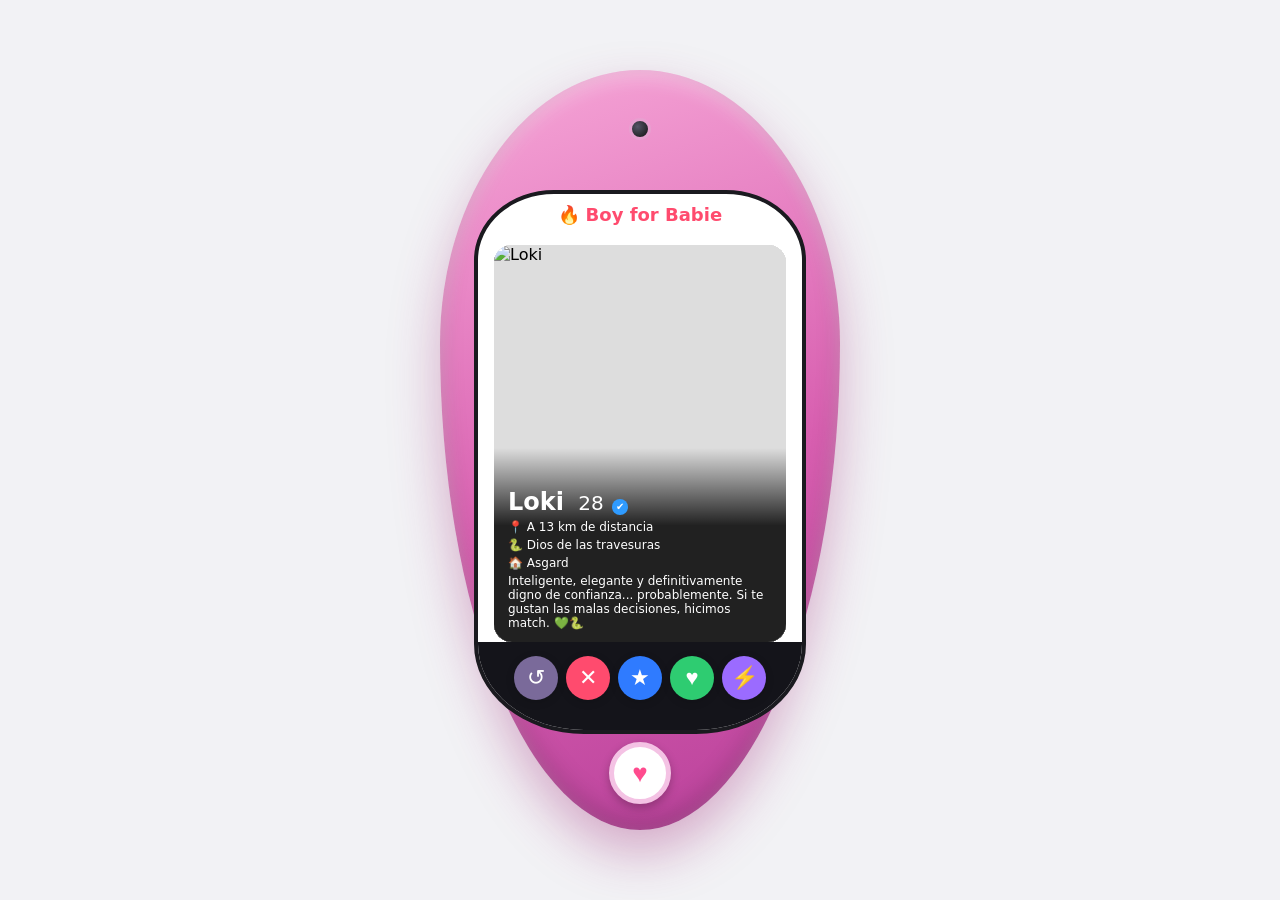
==== index.html @ be804c86 "Base del tinder" ====
<!DOCTYPE html>
<html lang="es">
<head>
  <meta charset="UTF-8" />
  <meta name="viewport" content="width=device-width, initial-scale=1" />
  <title>Tinder Swipe</title>
  <link rel="stylesheet" href="style.css" />
  <script src="script.js" defer></script>
</head>

<body>
  <div class="device">
    <span class="camera"></span>

    <main>
      <header class="top">🔥 <b>Boy for Babie</b></header>

      <div class="cards">
        <article>
          <img src="./photos/1.webp" alt="Usuario" />
          <div class="info">
            <h2>María <span>22</span> <i class="verified">✔</i></h2>
            <p>📍 A 3 km de distancia</p>
            <p>🎓 Estudiante de Ingeniería Ambiental</p>
            <p>🏠 Bucaramanga</p>
            <p class="bio">Amante de la naturaleza, los animales y las buenas conversaciones 💗</p>
          </div>
          <div class="choice nope">NOPE</div>
          <div class="choice like">LIKE</div>
        </article>
        <!-- repite el <article> para los demás perfiles -->
            <article>
          <img src="./photos/1.webp" alt="Usuario" />
          <div class="info">
            <h2>Batman <span>35</span> <i class="verified">✔</i></h2>
            <p>📍 A 0,5 km de distancia</p>
            <p>DEFENSOR DE LA NOCHE</p>
            <p>🏠 Bucaramanga</p>
            <p class="bio">Amante deL Vino y la carne 💗</p>
          </div>
          <div class="choice nope">NOPE</div>
          <div class="choice like">LIKE</div>
        </article>

        <!-- MAX STEEL -->
        <article>
        <img src="./photos/max-steel.webp" alt="Max Steel" />
        <div class="info">
            <h2>Max Steel <span>23</span> <i class="verified">✔</i></h2>
            <p>📍 A 5 km de distancia</p>
            <p>⚡ Héroe y agente secreto</p>
            <p>🏠 Copper Canyon</p>
            <p class="bio">
            Mitad humano, mitad energía TURBO. Salvar el mundo ocupa bastante
            tiempo, pero siempre puedo hacer espacio para una cita 💙⚡
            </p>
        </div>
        <div class="choice nope">NOPE</div>
        <div class="choice like">LIKE</div>
        </article>

                <!-- BATMAN -->
        <article>
        <img src="./photos/batman.webp" alt="Batman" />
        <div class="info">
            <h2>Bruce <span>30</span> <i class="verified">✔</i></h2>
            <p>📍 A 12 km de distancia</p>
            <p>🦇 Empresario de día, vigilante de noche</p>
            <p>🏠 Gotham City</p>
            <p class="bio">
            Multimillonario, amante de los autos negros y las noches largas.
            Si desaparezco a mitad de la cita, probablemente Gotham me necesita. 🖤
            </p>
        </div>
        <div class="choice nope">NOPE</div>
        <div class="choice like">LIKE</div>
        </article>


        <!-- SPIDER-MAN -->
        <article>
        <img src="./photos/spiderman.webp" alt="Spider-Man" />
        <div class="info">
            <h2>Peter <span>21</span> <i class="verified">✔</i></h2>
            <p>📍 A 8 km de distancia</p>
            <p>📸 Fotógrafo y héroe a tiempo parcial</p>
            <p>🏠 Nueva York</p>
            <p class="bio">
            Me gustan la ciencia, la fotografía y balancearme por la ciudad.
            Prometo llegar a nuestra cita... eventualmente. 🕷️❤️
            </p>
        </div>
        <div class="choice nope">NOPE</div>
        <div class="choice like">LIKE</div>
        </article>


        <!-- NIGHTWING -->
        <article>
        <img src="./photos/nightwing.webp" alt="Nightwing" />
        <div class="info">
            <h2>Dick <span>25</span> <i class="verified">✔</i></h2>
            <p>📍 A 9 km de distancia</p>
            <p>💙 Acróbata y vigilante</p>
            <p>🏠 Blüdhaven</p>
            <p class="bio">
            Exacróbata de circo, héroe por las noches y profesional haciendo
            entradas dramáticas desde los tejados. Busco alguien que siga mi ritmo. 💙
            </p>
        </div>
        <div class="choice nope">NOPE</div>
        <div class="choice like">LIKE</div>
        </article>


        <!-- SUPERMAN -->
        <article>
        <img src="./photos/superman.webp" alt="Superman" />
        <div class="info">
            <h2>Clark <span>28</span> <i class="verified">✔</i></h2>
            <p>📍 A 15 km de distancia</p>
            <p>📰 Periodista</p>
            <p>🏠 Metrópolis</p>
            <p class="bio">
            Chico de campo viviendo en la gran ciudad. Periodista, amante de la
            justicia y los vuelos al atardecer. Sí, literalmente puedo volar. ❤️💙
            </p>
        </div>
        <div class="choice nope">NOPE</div>
        <div class="choice like">LIKE</div>
        </article>


        <!-- JACK FROST -->
        <article>
        <img src="./photos/jack-frost.webp" alt="Jack Frost" />
        <div class="info">
            <h2>Jack <span>20</span> <i class="verified">✔</i></h2>
            <p>📍 A 2 km de distancia</p>
            <p>❄️ Guardián de la diversión</p>
            <p>🏠 Donde haya nieve</p>
            <p class="bio">
            Especialista en días de nieve, aventuras improvisadas y romper las
            reglas. Abrígate si quieres salir conmigo. ❄️😉
            </p>
        </div>
        <div class="choice nope">NOPE</div>
        <div class="choice like">LIKE</div>
        </article>


        <!-- BEN 10 -->
        <article>
        <img src="./photos/ben10.webp" alt="Ben 10" />
        <div class="info">
            <h2>Ben <span>22</span> <i class="verified">✔</i></h2>
            <p>📍 A 6 km de distancia</p>
            <p>⌚ Héroe intergaláctico</p>
            <p>🏠 Bellwood</p>
            <p class="bio">
            Tengo un reloj bastante especial y demasiadas historias que contar.
            Una cita conmigo puede terminar en helado... o salvando la galaxia. 💚👽
            </p>
        </div>
        <div class="choice nope">NOPE</div>
        <div class="choice like">LIKE</div>
        </article>


        <!-- FLYNN RIDER -->
        <article>
        <img src="./photos/flynn-rider.webp" alt="Flynn Rider" />
        <div class="info">
            <h2>Flynn <span>26</span> <i class="verified">✔</i></h2>
            <p>📍 A 4 km de distancia</p>
            <p>👑 Aventurero profesional</p>
            <p>🏠 Corona</p>
            <p class="bio">
            Aventurero, encantador y modestamente guapísimo. Busco alguien que
            disfrute viajar, correr riesgos y verme hacer mi famosa mirada. 😏✨
            </p>
        </div>
        <div class="choice nope">NOPE</div>
        <div class="choice like">LIKE</div>
        </article>


        <!-- ZUKO -->
        <article>
        <img src="./photos/zuko.webp" alt="Zuko" />
        <div class="info">
            <h2>Zuko <span>23</span> <i class="verified">✔</i></h2>
            <p>📍 A 10 km de distancia</p>
            <p>🔥 Maestro fuego</p>
            <p>🏠 Nación del Fuego</p>
            <p class="bio">
            Antes buscaba mi honor. Ahora busco alguien con quien tomar té.
            Advertencia: mi familia es un poco complicada. 🔥🍵
            </p>
        </div>
        <div class="choice nope">NOPE</div>
        <div class="choice like">LIKE</div>
        </article>


        <!-- HOWL -->
        <article>
        <img src="./photos/howl.webp" alt="Howl" />
        <div class="info">
            <h2>Howl <span>27</span> <i class="verified">✔</i></h2>
            <p>📍 A 7 km de distancia</p>
            <p>✨ Mago</p>
            <p>🏠 Castillo Ambulante</p>
            <p class="bio">
            Mago, viajero y experto en entradas dramáticas. Mi castillo camina,
            mi cabello siempre está perfecto y sí, soy así de encantador. ✨🖤
            </p>
        </div>
        <div class="choice nope">NOPE</div>
        <div class="choice like">LIKE</div>
        </article>


        <!-- THOR -->
        <article>
        <img src="./photos/thor.webp" alt="Thor" />
        <div class="info">
            <h2>Thor <span>29</span> <i class="verified">✔</i></h2>
            <p>📍 A 20 km de distancia</p>
            <p>⚡ Dios del Trueno</p>
            <p>🏠 Asgard</p>
            <p class="bio">
            Príncipe, guerrero y orgulloso dueño de un martillo mágico.
            Primera cita: cena. Segunda cita: conocer Asgard. ⚡🔨
            </p>
        </div>
        <div class="choice nope">NOPE</div>
        <div class="choice like">LIKE</div>
        </article>


        <!-- LOKI -->
        <article>
        <img src="./photos/loki.webp" alt="Loki" />
        <div class="info">
            <h2>Loki <span>28</span> <i class="verified">✔</i></h2>
            <p>📍 A 13 km de distancia</p>
            <p>🐍 Dios de las travesuras</p>
            <p>🏠 Asgard</p>
            <p class="bio">
            Inteligente, elegante y definitivamente digno de confianza...
            probablemente. Si te gustan las malas decisiones, hicimos match. 💚🐍
            </p>
        </div>
        <div class="choice nope">NOPE</div>
        <div class="choice like">LIKE</div>
        </article>


      </div>

      

      <footer>
        <button class="undo">↺</button>
        <button class="remove">✕</button>
        <button class="star">★</button>
        <button class="fav">♥</button>
        <button class="zap">⚡</button>
      </footer>
    </main>

    <button class="home">♥</button>
  </div>
</body>

</html>
---- style.css ----
* { box-sizing: border-box; margin: 0; padding: 0; }

body {
  min-height: 100vh;
  display: grid;
  place-items: center;
  background: #f2f2f5;
  font-family: system-ui, sans-serif;
}

/* El "celular" */
/* Carcasa con forma de huevo */
.device {
  position: relative;
  width: 400px;
  height: 760px;
  /* más espacio arriba y a los lados para que la pantalla quepa en la parte angosta */
  padding:120px 34px 96px;
  background: linear-gradient(160deg, #f7a8d8, #d85fb0 55%, #b8409a);
  border-radius: 50% 50% 50% 50% / 36% 36% 64% 64%;
  box-shadow:
    inset 0 -10px 24px rgba(0,0,0,.18),
    inset 0 8px 18px rgba(255,255,255,.35),
    0 24px 50px rgba(160,40,120,.35);
}

/* Cámara */
.camera {
  position: absolute;
  top: 22px; left: 50%;
  width: 22px; height: 22px;
  transform: translateX(-50%);
  border-radius: 50%;
  background: radial-gradient(circle at 35% 35%, #556, #111);
  border: 3px solid #e8a0d0;
}

/* La pantalla (antes era el "celular") */
main {
  position: relative;
  width: 100%;
  height: 100%;
  background: #fff;
  /* arriba muy redondeada (sigue la curva del huevo), abajo casi recta */
  border-radius: 80px 80px 110px 110px / 70px 70px 90px 90px;
  overflow: hidden;
  display: flex;
  flex-direction: column;
  border: 4px solid #1a1a1f;
}

.camera { top: 48px; }       /* la cámara baja un poco para quedar dentro del rosado */
.top    { padding-top: 16px; } /* el logo no queda pegado a la curva */
/* Header con logo */
.top {
  text-align: center;
  padding: 10px 0 4px;
  color: #ff4b6e;
  font-size: 18px;
}

/* Datos extra de la tarjeta */
article .info {
  position: absolute;
  left: 0; right: 0; bottom: 0;
  padding: 40px 14px 12px;
  color: #fff;
  background: linear-gradient(transparent, rgba(0,0,0,.85) 40%);
}
article .info h2 { position: static; padding: 0; background: none; font-size: 24px; }
article .info p { font-size: 12px; margin-top: 4px; }
.verified {
  display: inline-grid; place-items: center;
  width: 16px; height: 16px;
  border-radius: 50%;
  background: #2f9bff;
  font-size: 10px; font-style: normal;
}

/* Botones de colores como en la foto */
footer { background: #14141a; }
footer button { color: #fff; font-size: 20px; width: 46px; height: 46px; }
.undo   { background: #7a6a9a !important; }
.remove { background: #ff4b6e !important; }
.star   { background: #2f7bff !important; }
.fav    { background: #2ecc71 !important; }
.zap    { background: #9b6bff !important; }

/* Botón del corazón de la carcasa */
.home {
  position: absolute;
  bottom: 26px; left: 50%;
  width: 62px; height: 62px;
  transform: translateX(-50%);
  border-radius: 50%;
  border: 5px solid #f4c2e4;
  background: #fff;
  color: #ff4b8e;
  font-size: 26px;
  cursor: pointer;
  box-shadow: 0 4px 10px rgba(0,0,0,.25);
}

/* Contenedor de tarjetas */
.cards {
  position: relative;
  flex: 1;
  margin: 16px 16px 0;
}

/* Tarjetas apiladas una sobre otra */
article {
    background: #ddd;
  position: absolute;
  inset: 0;
  border-radius: 18px;
  overflow: hidden;
  cursor: grab;
  user-select: none;
  touch-action: none;
  transition: transform .3s ease;
}


article img {
  width: 100%;
  height: 100%;
  object-fit: cover;
  pointer-events: none;
}

article h2 {
  position: absolute;
  left: 0; right: 0; bottom: 0;
  padding: 48px 16px 16px;
  color: #fff;
  font-size: 26px;
  background: linear-gradient(transparent, rgba(0,0,0,.7));
}

article h2 span { font-size: 20px; font-weight: 400; margin-left: 6px; }

/* Indicadores LIKE / NOPE (invisibles al inicio) */
.choice {
  position: absolute;
  top: 24px;
  padding: 4px 12px;
  border: 4px solid;
  border-radius: 8px;
  font-size: 28px;
  font-weight: 800;
  opacity: 0;
}
.choice.nope { right: 20px; color: #ff4b5c; transform: rotate(15deg); }
.choice.like { left: 20px;  color: #2ecc71; transform: rotate(-15deg); }


/* Footer */
footer {
  display: flex;
  justify-content: space-around;
  padding: 14px 34px 30px;
  gap: 4px;
}
footer button {
  width: 44px;
  height: 44px;
  border: none;
  border-radius: 50%;
  background: #f2f2f5;
  font-size: 22px;
  cursor: pointer;
  box-shadow: 0 2px 8px rgba(0,0,0,.15);
}

article.go-left  { transform: translateX(-150%) rotate(-30deg) !important; }
article.go-right { transform: translateX(150%)  rotate(30deg)  !important; }
article.reset    { transition: transform .3s ease; }
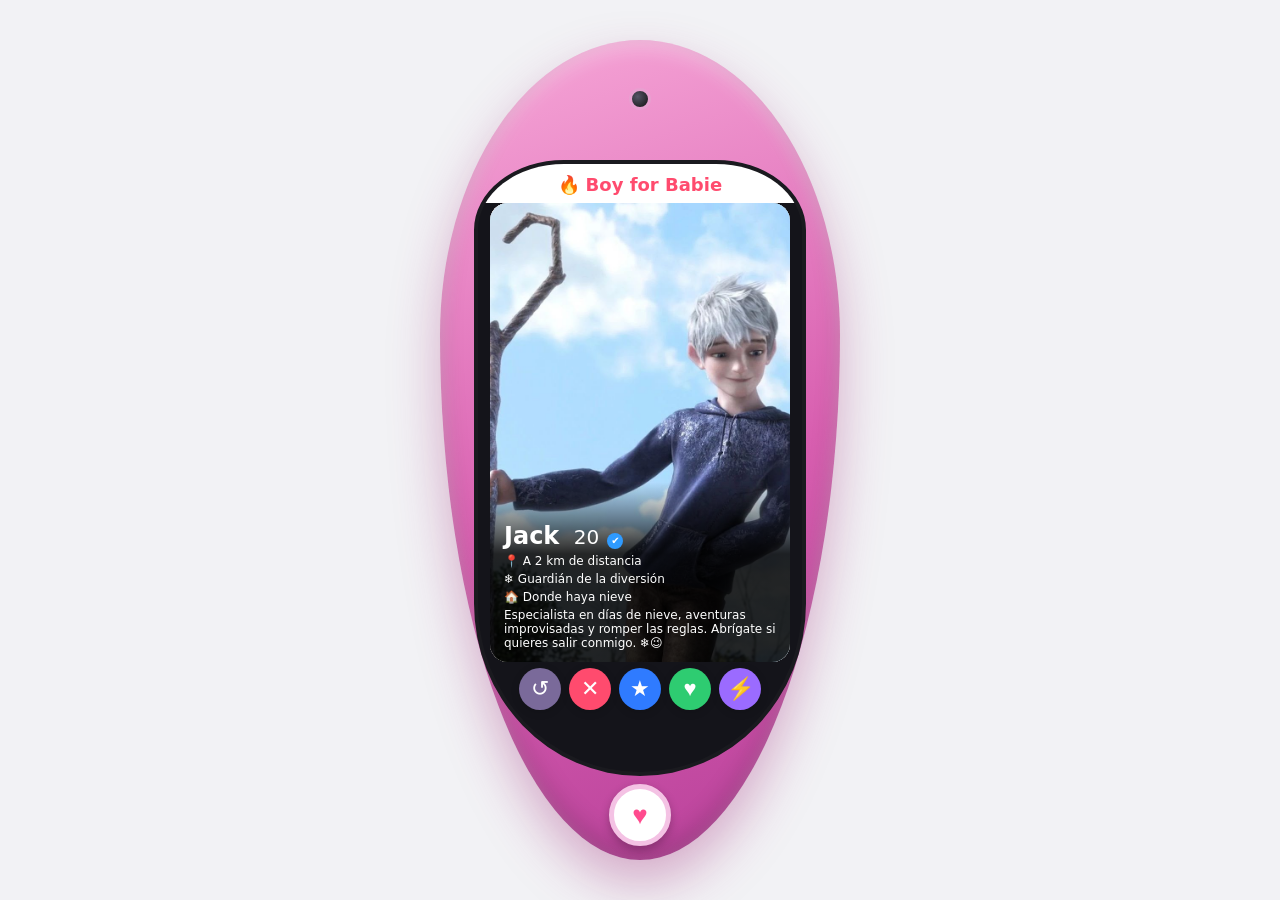
==== commit e137808f: "tinde con fotos" ====
--- a/index.html
+++ b/index.html
@@ -14,10 +14,11 @@
 
     <main>
       <header class="top">🔥 <b>Boy for Babie</b></header>
+      <div class="toast"></div>
 
       <div class="cards">
         <article>
-          <img src="./photos/1.webp" alt="Usuario" />
+          <img src="./photos/1.jpg" alt="Usuario" />
           <div class="info">
             <h2>María <span>22</span> <i class="verified">✔</i></h2>
             <p>📍 A 3 km de distancia</p>
@@ -29,22 +30,11 @@
           <div class="choice like">LIKE</div>
         </article>
         <!-- repite el <article> para los demás perfiles -->
-            <article>
-          <img src="./photos/1.webp" alt="Usuario" />
-          <div class="info">
-            <h2>Batman <span>35</span> <i class="verified">✔</i></h2>
-            <p>📍 A 0,5 km de distancia</p>
-            <p>DEFENSOR DE LA NOCHE</p>
-            <p>🏠 Bucaramanga</p>
-            <p class="bio">Amante deL Vino y la carne 💗</p>
-          </div>
-          <div class="choice nope">NOPE</div>
-          <div class="choice like">LIKE</div>
-        </article>
+            
 
         <!-- MAX STEEL -->
         <article>
-        <img src="./photos/max-steel.webp" alt="Max Steel" />
+        <img src="./photos/max-steel.jpg" alt="Max Steel" />
         <div class="info">
             <h2>Max Steel <span>23</span> <i class="verified">✔</i></h2>
             <p>📍 A 5 km de distancia</p>
@@ -61,7 +51,7 @@
 
                 <!-- BATMAN -->
         <article>
-        <img src="./photos/batman.webp" alt="Batman" />
+        <img src="./photos/batman.jpg" alt="Batman" />
         <div class="info">
             <h2>Bruce <span>30</span> <i class="verified">✔</i></h2>
             <p>📍 A 12 km de distancia</p>
@@ -79,7 +69,7 @@
 
         <!-- SPIDER-MAN -->
         <article>
-        <img src="./photos/spiderman.webp" alt="Spider-Man" />
+        <img src="./photos/spiderman.jpg" alt="Spider-Man" />
         <div class="info">
             <h2>Peter <span>21</span> <i class="verified">✔</i></h2>
             <p>📍 A 8 km de distancia</p>
@@ -97,7 +87,7 @@
 
         <!-- NIGHTWING -->
         <article>
-        <img src="./photos/nightwing.webp" alt="Nightwing" />
+        <img src="./photos/nightwing.jpg" alt="Nightwing" />
         <div class="info">
             <h2>Dick <span>25</span> <i class="verified">✔</i></h2>
             <p>📍 A 9 km de distancia</p>
@@ -115,7 +105,7 @@
 
         <!-- SUPERMAN -->
         <article>
-        <img src="./photos/superman.webp" alt="Superman" />
+        <img src="./photos/superman.jpg" alt="Superman" />
         <div class="info">
             <h2>Clark <span>28</span> <i class="verified">✔</i></h2>
             <p>📍 A 15 km de distancia</p>
@@ -133,7 +123,7 @@
 
         <!-- JACK FROST -->
         <article>
-        <img src="./photos/jack-frost.webp" alt="Jack Frost" />
+        <img src="./photos/jack-frost.jpg" alt="Jack Frost" />
         <div class="info">
             <h2>Jack <span>20</span> <i class="verified">✔</i></h2>
             <p>📍 A 2 km de distancia</p>
@@ -149,112 +139,7 @@
         </article>
 
 
-        <!-- BEN 10 -->
-        <article>
-        <img src="./photos/ben10.webp" alt="Ben 10" />
-        <div class="info">
-            <h2>Ben <span>22</span> <i class="verified">✔</i></h2>
-            <p>📍 A 6 km de distancia</p>
-            <p>⌚ Héroe intergaláctico</p>
-            <p>🏠 Bellwood</p>
-            <p class="bio">
-            Tengo un reloj bastante especial y demasiadas historias que contar.
-            Una cita conmigo puede terminar en helado... o salvando la galaxia. 💚👽
-            </p>
-        </div>
-        <div class="choice nope">NOPE</div>
-        <div class="choice like">LIKE</div>
-        </article>
-
-
-        <!-- FLYNN RIDER -->
-        <article>
-        <img src="./photos/flynn-rider.webp" alt="Flynn Rider" />
-        <div class="info">
-            <h2>Flynn <span>26</span> <i class="verified">✔</i></h2>
-            <p>📍 A 4 km de distancia</p>
-            <p>👑 Aventurero profesional</p>
-            <p>🏠 Corona</p>
-            <p class="bio">
-            Aventurero, encantador y modestamente guapísimo. Busco alguien que
-            disfrute viajar, correr riesgos y verme hacer mi famosa mirada. 😏✨
-            </p>
-        </div>
-        <div class="choice nope">NOPE</div>
-        <div class="choice like">LIKE</div>
-        </article>
-
-
-        <!-- ZUKO -->
-        <article>
-        <img src="./photos/zuko.webp" alt="Zuko" />
-        <div class="info">
-            <h2>Zuko <span>23</span> <i class="verified">✔</i></h2>
-            <p>📍 A 10 km de distancia</p>
-            <p>🔥 Maestro fuego</p>
-            <p>🏠 Nación del Fuego</p>
-            <p class="bio">
-            Antes buscaba mi honor. Ahora busco alguien con quien tomar té.
-            Advertencia: mi familia es un poco complicada. 🔥🍵
-            </p>
-        </div>
-        <div class="choice nope">NOPE</div>
-        <div class="choice like">LIKE</div>
-        </article>
-
-
-        <!-- HOWL -->
-        <article>
-        <img src="./photos/howl.webp" alt="Howl" />
-        <div class="info">
-            <h2>Howl <span>27</span> <i class="verified">✔</i></h2>
-            <p>📍 A 7 km de distancia</p>
-            <p>✨ Mago</p>
-            <p>🏠 Castillo Ambulante</p>
-            <p class="bio">
-            Mago, viajero y experto en entradas dramáticas. Mi castillo camina,
-            mi cabello siempre está perfecto y sí, soy así de encantador. ✨🖤
-            </p>
-        </div>
-        <div class="choice nope">NOPE</div>
-        <div class="choice like">LIKE</div>
-        </article>
-
-
-        <!-- THOR -->
-        <article>
-        <img src="./photos/thor.webp" alt="Thor" />
-        <div class="info">
-            <h2>Thor <span>29</span> <i class="verified">✔</i></h2>
-            <p>📍 A 20 km de distancia</p>
-            <p>⚡ Dios del Trueno</p>
-            <p>🏠 Asgard</p>
-            <p class="bio">
-            Príncipe, guerrero y orgulloso dueño de un martillo mágico.
-            Primera cita: cena. Segunda cita: conocer Asgard. ⚡🔨
-            </p>
-        </div>
-        <div class="choice nope">NOPE</div>
-        <div class="choice like">LIKE</div>
-        </article>
-
-
-        <!-- LOKI -->
-        <article>
-        <img src="./photos/loki.webp" alt="Loki" />
-        <div class="info">
-            <h2>Loki <span>28</span> <i class="verified">✔</i></h2>
-            <p>📍 A 13 km de distancia</p>
-            <p>🐍 Dios de las travesuras</p>
-            <p>🏠 Asgard</p>
-            <p class="bio">
-            Inteligente, elegante y definitivamente digno de confianza...
-            probablemente. Si te gustan las malas decisiones, hicimos match. 💚🐍
-            </p>
-        </div>
-        <div class="choice nope">NOPE</div>
-        <div class="choice like">LIKE</div>
-        </article>
+        
 
 
       </div>
--- a/style.css
+++ b/style.css
@@ -13,9 +13,10 @@
 .device {
   position: relative;
   width: 400px;
-  height: 760px;
+  height: 820px;
   /* más espacio arriba y a los lados para que la pantalla quepa en la parte angosta */
   padding:120px 34px 96px;
+  padding-bottom: 84px;
   background: linear-gradient(160deg, #f7a8d8, #d85fb0 55%, #b8409a);
   border-radius: 50% 50% 50% 50% / 36% 36% 64% 64%;
   box-shadow:
@@ -40,9 +41,9 @@
   position: relative;
   width: 100%;
   height: 100%;
-  background: #fff;
+  background: #14141a; 
   /* arriba muy redondeada (sigue la curva del huevo), abajo casi recta */
-  border-radius: 80px 80px 110px 110px / 70px 70px 90px 90px;
+  border-radius: 90px 90px 50% 50% / 70px 70px 28% 28%;
   overflow: hidden;
   display: flex;
   flex-direction: column;
@@ -57,6 +58,8 @@
   padding: 10px 0 4px;
   color: #ff4b6e;
   font-size: 18px;
+  background: #fff;
+  padding-bottom: 8px;
 }
 
 /* Datos extra de la tarjeta */
@@ -89,7 +92,7 @@
 /* Botón del corazón de la carcasa */
 .home {
   position: absolute;
-  bottom: 26px; left: 50%;
+  bottom: 14px; left: 50%;
   width: 62px; height: 62px;
   transform: translateX(-50%);
   border-radius: 50%;
@@ -105,7 +108,7 @@
 .cards {
   position: relative;
   flex: 1;
-  margin: 16px 16px 0;
+  margin: 0 12px 6px; 
 }
 
 /* Tarjetas apiladas una sobre otra */
@@ -154,17 +157,45 @@
 .choice.nope { right: 20px; color: #ff4b5c; transform: rotate(15deg); }
 .choice.like { left: 20px;  color: #2ecc71; transform: rotate(-15deg); }
 
+.toast {
+  position: absolute;
+  top: 56px; left: 50%;
+  transform: translateX(-50%);
+  padding: 6px 14px;
+  border-radius: 20px;
+  background: rgba(0,0,0,.75);
+  color: #fff;
+  font-size: 13px;
+  opacity: 0;
+  transition: opacity .25s;
+  pointer-events: none;
+  z-index: 20;
+}
+.toast.show { opacity: 1; }
+
+.device.boost {
+  animation: boost-glow 1.2s ease-in-out infinite alternate;
+}
+@keyframes boost-glow {
+  from { box-shadow: 0 0 20px 4px rgba(155,107,255,.5), 0 24px 50px rgba(160,40,120,.35); }
+  to   { box-shadow: 0 0 50px 18px rgba(155,107,255,.9), 0 24px 50px rgba(160,40,120,.35); }
+}
+
 
 /* Footer */
 footer {
+  margin-top: -10px;
+  position: relative;
+  z-index: 5;
   display: flex;
-  justify-content: space-around;
-  padding: 14px 34px 30px;
-  gap: 4px;
+  justify-content: center;
+  padding: 10px 24px 62px;
+  gap: 8px;
+  background: transparent;
 }
 footer button {
-  width: 44px;
-  height: 44px;
+  width: 42px;
+  height: 42px;
   border: none;
   border-radius: 50%;
   background: #f2f2f5;
